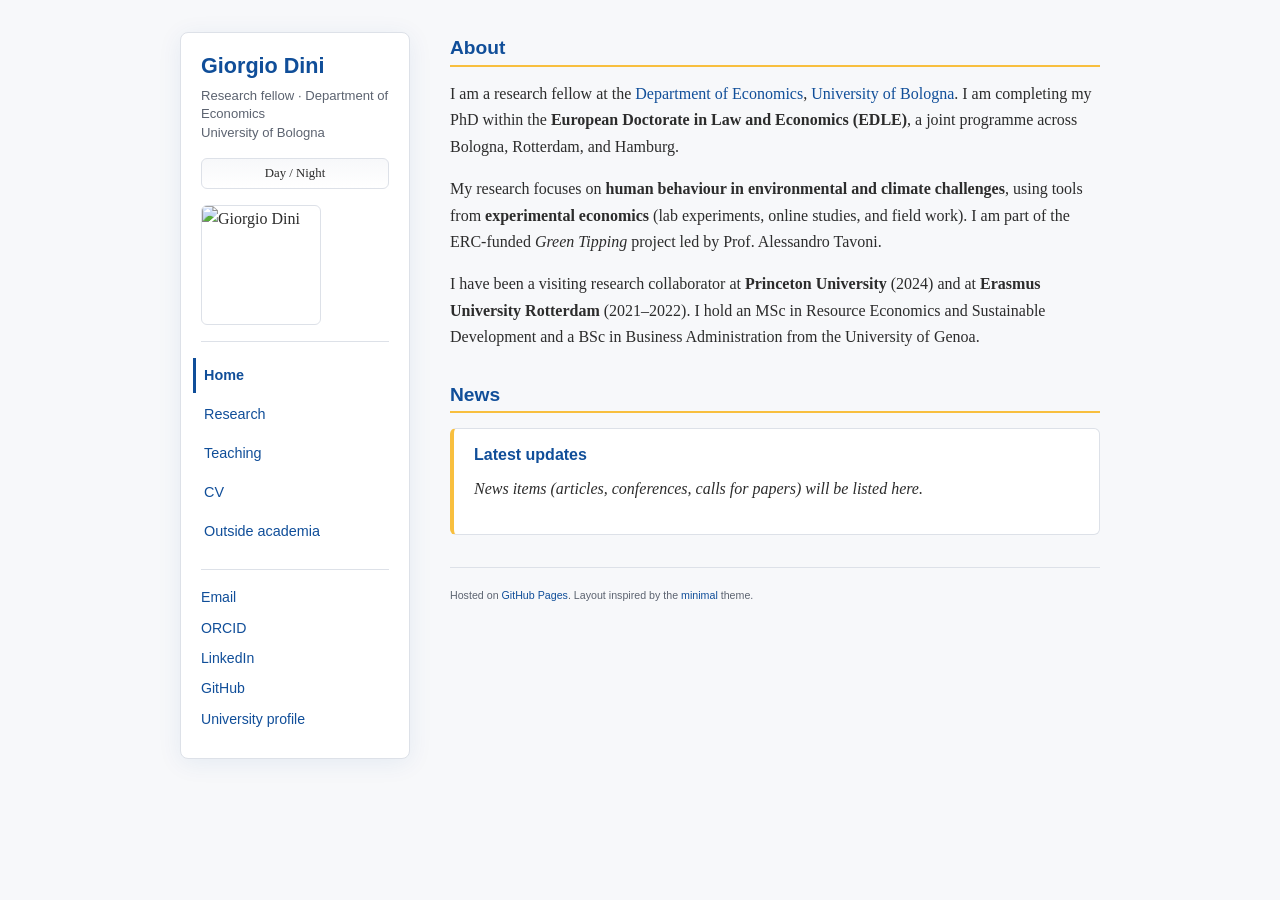
==== index.html @ 2088e1bb "Initial site: multi-page layout, theme toggle, brand colors Made-with: Cursor" ====
<!DOCTYPE html>
<html lang="en">
<head>
  <meta charset="utf-8">
  <meta name="viewport" content="width=device-width, initial-scale=1">
  <meta name="color-scheme" content="light">
  <meta name="description" content="Giorgio Dini — Research fellow in economics, University of Bologna. Environmental and behavioral economics, experimental methods.">
  <title>Giorgio Dini | Economics | University of Bologna</title>
  <link rel="stylesheet" href="stylesheets/styles.css">
</head>
<body>
  <div class="wrapper">
    <header>
      <h1>Giorgio Dini</h1>
      <p class="tagline">Research fellow · Department of Economics<br>University of Bologna</p>
      <button type="button" class="theme-toggle" id="theme-toggle" aria-label="Toggle day or night theme">Day / Night</button>
      <p class="profile-img"><img src="personal/profile.jpg" width="120" height="120" alt="Giorgio Dini"></p>
      <nav class="site-nav" aria-label="Primary pages">
        <a href="index.html" aria-current="page">Home</a>
        <a href="research.html">Research</a>
        <a href="teaching.html">Teaching</a>
        <a href="cv.html">CV</a>
        <a href="outside.html">Outside academia</a>
      </nav>
      <ul class="external-links">
        <li><a href="mailto:giorgio.dini2@unibo.it">Email</a></li>
        <li><a href="https://orcid.org/0009-0000-2514-3129" target="_blank" rel="noopener">ORCID</a></li>
        <li><a href="https://www.linkedin.com/in/giorgio-dini-307a39131" target="_blank" rel="noopener">LinkedIn</a></li>
        <li><a href="https://github.com/giorgiodini" target="_blank" rel="noopener">GitHub</a></li>
        <li><a href="https://www.unibo.it/sitoweb/giorgio.dini2/en" target="_blank" rel="noopener">University profile</a></li>
      </ul>
    </header>
    <section>
      <h2>About</h2>
      <p>
        I am a research fellow at the <a href="https://dse.unibo.it/en" target="_blank" rel="noopener">Department of Economics</a>,
        <a href="https://www.unibo.it/en" target="_blank" rel="noopener">University of Bologna</a>.
        I am completing my PhD within the <strong>European Doctorate in Law and Economics (EDLE)</strong>, a joint programme across Bologna, Rotterdam, and Hamburg.
      </p>
      <p>
        My research focuses on <strong>human behaviour in environmental and climate challenges</strong>, using tools from
        <strong>experimental economics</strong> (lab experiments, online studies, and field work). I am part of the ERC-funded
        <em>Green Tipping</em> project led by Prof. Alessandro Tavoni.
      </p>
      <p>
        I have been a visiting research collaborator at <strong>Princeton University</strong> (2024) and at
        <strong>Erasmus University Rotterdam</strong> (2021–2022). I hold an MSc in Resource Economics and Sustainable Development
        and a BSc in Business Administration from the University of Genoa.
      </p>

      <h2>News</h2>
      <div class="news-block">
        <h3>Latest updates</h3>
        <p><em>News items (articles, conferences, calls for papers) will be listed here.</em></p>
      </div>

      <footer>
        <p><small>Hosted on <a href="https://pages.github.com/" target="_blank" rel="noopener">GitHub Pages</a>. Layout inspired by the <a href="https://github.com/orderedlist/minimal" target="_blank" rel="noopener">minimal</a> theme.</small></p>
      </footer>
    </section>
  </div>
  <script src="scripts/theme.js" defer></script>
</body>
</html>
---- stylesheets/styles.css ----
/* Giorgio Dini — academic site; brand #104e99, accent #f8bf3e */
:root {
  --color-primary: #104e99;
  --color-accent: #f8bf3e;
  --bg: #f7f8fa;
  --bg-elevated: #ffffff;
  --text: #2c2c2c;
  --text-muted: #5c6370;
  --border: #dde1e8;
  --link-hover: #0d3d7a;
  --shadow: rgba(16, 78, 153, 0.08);
}
[data-theme="dark"] {
  --color-primary: #5b9fd4;
  --color-accent: #e5ac2e;
  --bg: #14161a;
  --bg-elevated: #1c2028;
  --text: #e8eaef;
  --text-muted: #a8b0bd;
  --border: #2e3542;
  --link-hover: #8ec4f0;
  --shadow: rgba(0, 0, 0, 0.35);
}
* { box-sizing: border-box; }
html { scroll-behavior: smooth; }
body {
  margin: 0;
  padding: 2rem 1.5rem 4rem;
  font: 16px/1.65 Georgia, "Times New Roman", Times, serif;
  color: var(--text);
  background: var(--bg);
}
h1, h2, h3 {
  font-family: -apple-system, BlinkMacSystemFont, "Segoe UI", Roboto, "Helvetica Neue", Arial, sans-serif;
  line-height: 1.2;
  margin: 0 0 0.75em;
  font-weight: 600;
}
h1 { font-size: 1.65rem; color: var(--text); }
h2 {
  font-size: 1.2rem;
  color: var(--color-primary);
  border-bottom: 2px solid var(--color-accent);
  padding-bottom: 0.35rem;
  margin-top: 2rem;
}
h2:first-of-type { margin-top: 0; }
h3 { font-size: 1.05rem; color: var(--text); }
p, ul, ol { margin: 0 0 1rem; }
a {
  color: var(--color-primary);
  text-decoration: none;
  font-weight: 500;
}
a:hover { color: var(--link-hover); text-decoration: underline; }
strong { color: var(--text); font-weight: 600; }
.wrapper {
  max-width: 920px;
  margin: 0 auto;
  display: flex;
  gap: 2.5rem;
  align-items: flex-start;
}
header {
  flex: 0 0 230px;
  position: sticky;
  top: 1.5rem;
  padding: 1.25rem;
  background: var(--bg-elevated);
  border: 1px solid var(--border);
  border-radius: 8px;
  box-shadow: 0 4px 24px var(--shadow);
}
header h1 {
  font-size: 1.35rem;
  margin-bottom: 0.5rem;
  color: var(--color-primary);
}
header .tagline {
  font-size: 0.82rem;
  color: var(--text-muted);
  margin: 0 0 1rem;
  line-height: 1.4;
  font-family: -apple-system, BlinkMacSystemFont, "Segoe UI", Roboto, sans-serif;
}
.profile-img { margin: 0 0 1rem; }
.profile-img img {
  display: block;
  max-width: 120px;
  width: 100%;
  height: auto;
  border-radius: 6px;
  border: 1px solid var(--border);
}
.theme-toggle {
  display: inline-flex;
  align-items: center;
  justify-content: center;
  width: 100%;
  padding: 0.45rem 0.65rem;
  margin-bottom: 1rem;
  font-size: 0.8rem;
  font-family: inherit;
  cursor: pointer;
  color: var(--text);
  background: linear-gradient(180deg, var(--bg) 0%, var(--bg-elevated) 100%);
  border: 1px solid var(--border);
  border-radius: 6px;
}
.theme-toggle:hover { border-color: var(--color-primary); }
.theme-toggle:focus-visible {
  outline: 2px solid var(--color-accent);
  outline-offset: 2px;
}
.site-nav {
  display: flex;
  flex-direction: column;
  gap: 0.25rem;
  margin: 0 0 1.25rem;
  padding: 1rem 0 0;
  border-top: 1px solid var(--border);
}
.site-nav a {
  display: block;
  padding: 0.35rem 0;
  font-size: 0.9rem;
  font-family: -apple-system, BlinkMacSystemFont, "Segoe UI", Roboto, sans-serif;
  border-left: 3px solid transparent;
  padding-left: 0.5rem;
  margin-left: -0.5rem;
}
.site-nav a:hover {
  border-left-color: var(--color-accent);
  text-decoration: none;
}
.site-nav a[aria-current="page"] {
  border-left-color: var(--color-primary);
  font-weight: 700;
  color: var(--color-primary);
}
.external-links {
  margin: 0;
  padding: 1rem 0 0;
  list-style: none;
  border-top: 1px solid var(--border);
}
.external-links li {
  margin-bottom: 0.45rem;
  font-size: 0.88rem;
  font-family: -apple-system, BlinkMacSystemFont, "Segoe UI", Roboto, sans-serif;
}section {
  flex: 1;
  min-width: 0;
  padding: 0.25rem 0 2rem;
}
section > h2:first-child { margin-top: 0; }
hr {
  border: none;
  border-top: 1px solid var(--border);
  margin: 1.75rem 0;
}
.news-block {
  background: var(--bg-elevated);
  border: 1px solid var(--border);
  border-left: 4px solid var(--color-accent);
  border-radius: 6px;
  padding: 1rem 1.25rem;
  margin-bottom: 1.5rem;
}
.news-block h3 {
  margin-top: 0;
  font-size: 1rem;
  color: var(--color-primary);
}
.news-block ul { margin: 0; padding-left: 1.2rem; }
.news-block li { margin-bottom: 0.5rem; }
.paper {
  margin-bottom: 1.5rem;
  padding-bottom: 1.25rem;
  border-bottom: 1px solid var(--border);
}
.paper:last-child { border-bottom: none; }
.paper p { margin-bottom: 0.5rem; }
details summary {
  color: var(--color-primary);
  cursor: pointer;
  font-weight: 600;
  font-family: -apple-system, BlinkMacSystemFont, "Segoe UI", Roboto, sans-serif;
  font-size: 0.9rem;
}
details[open] summary { margin-bottom: 0.5rem; }
details p { font-size: 0.95rem; color: var(--text-muted); }
.teaching-item { margin-bottom: 1.25rem; }
.teaching-item h3 { margin-bottom: 0.35rem; }
.cv-toolbar {
  display: flex;
  flex-wrap: wrap;
  gap: 0.75rem;
  margin-bottom: 1rem;
}
.btn-download {
  display: inline-block;
  padding: 0.5rem 1rem;
  background: var(--color-primary);
  color: #fff !important;
  border-radius: 6px;
  font-family: -apple-system, BlinkMacSystemFont, "Segoe UI", Roboto, sans-serif;
  font-size: 0.9rem;
  text-decoration: none !important;
}
.btn-download:hover {
  background: var(--link-hover);
  color: #fff !important;
}
.cv-frame-wrap {
  width: 100%;
  min-height: 70vh;
  border: 1px solid var(--border);
  border-radius: 8px;
  overflow: hidden;
  background: var(--bg-elevated);
}
.cv-frame-wrap iframe {
  width: 100%;
  min-height: 70vh;
  border: none;
}
.cv-fallback {
  padding: 1rem;
  color: var(--text-muted);
  font-size: 0.95rem;
}
footer {
  margin-top: 2rem;
  padding-top: 1rem;
  border-top: 1px solid var(--border);
  font-size: 0.8rem;
  color: var(--text-muted);
  font-family: -apple-system, BlinkMacSystemFont, "Segoe UI", Roboto, sans-serif;
}
footer a { font-weight: 500; }
@media print, screen and (max-width: 800px) {
  .wrapper { flex-direction: column; }
  header { position: static; width: 100%; }
  .site-nav {
    flex-direction: row;
    flex-wrap: wrap;
    gap: 0.5rem;
  }
  .site-nav a {
    border-left: none;
    border-bottom: 2px solid transparent;
    padding-left: 0;
    margin-left: 0;
  }
  .site-nav a[aria-current="page"] {
    border-left: none;
    border-bottom-color: var(--color-primary);
  }
}
@media print {
  body { padding: 0; }
  .theme-toggle, .site-nav { display: none; }
}
code {
  font-family: ui-monospace, "Cascadia Code", Consolas, monospace;
  font-size: 0.88em;
  background: var(--bg);
  padding: 0.15em 0.35em;
  border-radius: 4px;
  border: 1px solid var(--border);
}
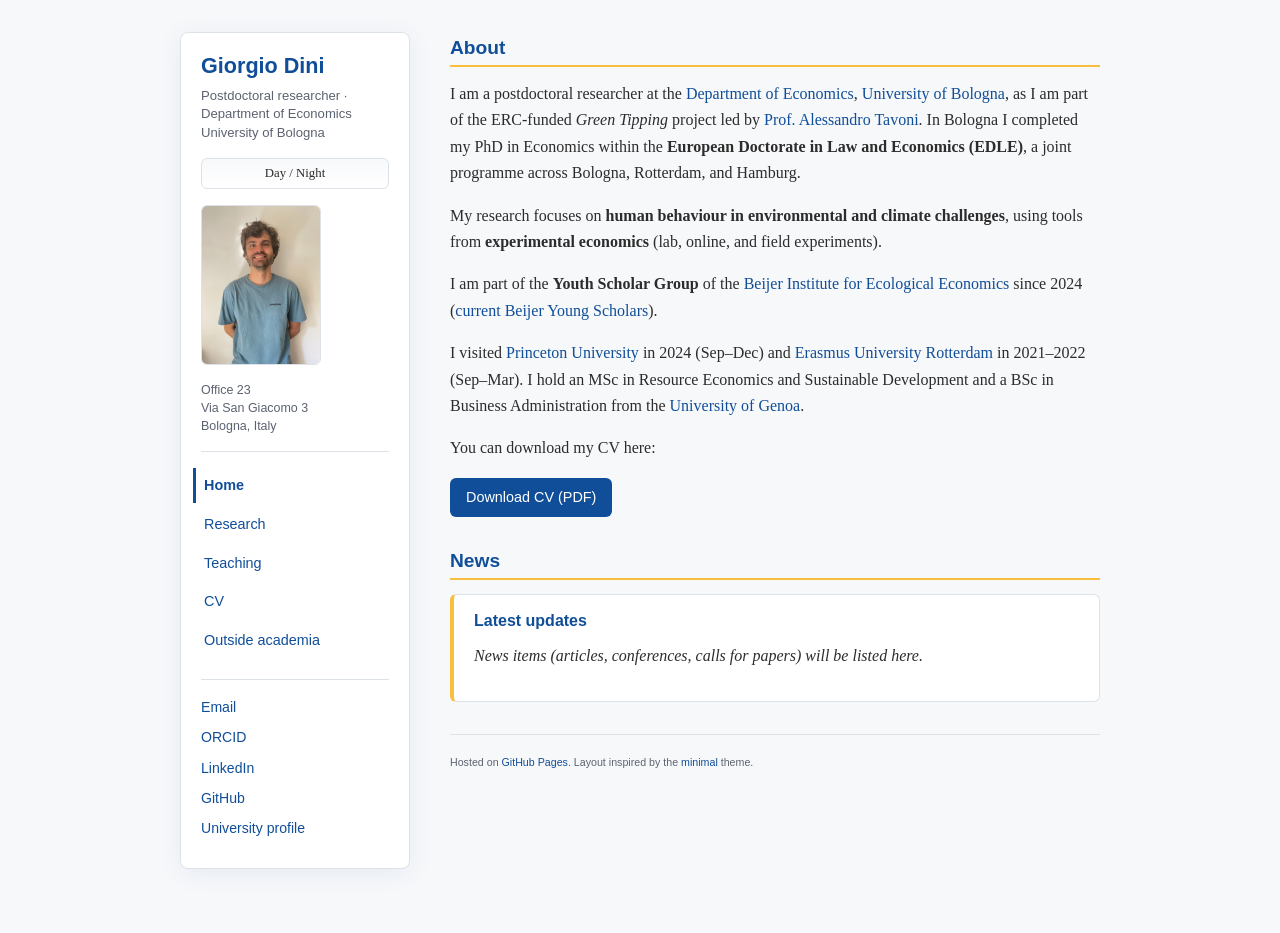
==== commit b2d16b7e: "Add portrait, office address, postdoc bio, Beijer link, CV download on home Made-with: Cursor" ====
--- a/index.html
+++ b/index.html
@@ -4,7 +4,7 @@
   <meta charset="utf-8">
   <meta name="viewport" content="width=device-width, initial-scale=1">
   <meta name="color-scheme" content="light">
-  <meta name="description" content="Giorgio Dini — Research fellow in economics, University of Bologna. Environmental and behavioral economics, experimental methods.">
+  <meta name="description" content="Giorgio Dini — Postdoctoral researcher in economics, University of Bologna. Environmental and behavioral economics, experimental methods.">
   <title>Giorgio Dini | Economics | University of Bologna</title>
   <link rel="stylesheet" href="stylesheets/styles.css">
 </head>
@@ -12,9 +12,10 @@
   <div class="wrapper">
     <header>
       <h1>Giorgio Dini</h1>
-      <p class="tagline">Research fellow · Department of Economics<br>University of Bologna</p>
+      <p class="tagline">Postdoctoral researcher · Department of Economics<br>University of Bologna</p>
       <button type="button" class="theme-toggle" id="theme-toggle" aria-label="Toggle day or night theme">Day / Night</button>
-      <p class="profile-img"><img src="personal/profile.jpg" width="120" height="120" alt="Giorgio Dini"></p>
+      <p class="profile-img"><img src="personal/profile.png" width="120" height="120" alt="Giorgio Dini"></p>
+      <p class="office-address">Office 23<br>Via San Giacomo 3<br>Bologna, Italy</p>
       <nav class="site-nav" aria-label="Primary pages">
         <a href="index.html" aria-current="page">Home</a>
         <a href="research.html">Research</a>
@@ -33,20 +34,30 @@
     <section>
       <h2>About</h2>
       <p>
-        I am a research fellow at the <a href="https://dse.unibo.it/en" target="_blank" rel="noopener">Department of Economics</a>,
-        <a href="https://www.unibo.it/en" target="_blank" rel="noopener">University of Bologna</a>.
-        I am completing my PhD within the <strong>European Doctorate in Law and Economics (EDLE)</strong>, a joint programme across Bologna, Rotterdam, and Hamburg.
+        I am a postdoctoral researcher at the <a href="https://dse.unibo.it/en" target="_blank" rel="noopener">Department of Economics</a>,
+        <a href="https://www.unibo.it/en" target="_blank" rel="noopener">University of Bologna</a>, as I am part of the ERC-funded
+        <em>Green Tipping</em> project led by
+        <a href="https://www.unibo.it/sitoweb/alessandro.tavoni/en" target="_blank" rel="noopener">Prof. Alessandro Tavoni</a>.
+        In Bologna I completed my PhD in Economics within the <strong>European Doctorate in Law and Economics (EDLE)</strong>,
+        a joint programme across Bologna, Rotterdam, and Hamburg.
       </p>
       <p>
         My research focuses on <strong>human behaviour in environmental and climate challenges</strong>, using tools from
-        <strong>experimental economics</strong> (lab experiments, online studies, and field work). I am part of the ERC-funded
-        <em>Green Tipping</em> project led by Prof. Alessandro Tavoni.
+        <strong>experimental economics</strong> (lab, online, and field experiments).
       </p>
       <p>
-        I have been a visiting research collaborator at <strong>Princeton University</strong> (2024) and at
-        <strong>Erasmus University Rotterdam</strong> (2021–2022). I hold an MSc in Resource Economics and Sustainable Development
-        and a BSc in Business Administration from the University of Genoa.
+        I am part of the <strong>Youth Scholar Group</strong> of the
+        <a href="https://beijer.kva.se/" target="_blank" rel="noopener">Beijer Institute for Ecological Economics</a> since 2024
+        (<a href="https://beijer.kva.se/current-beijer-young-scholars/" target="_blank" rel="noopener">current Beijer Young Scholars</a>).
       </p>
+      <p>
+        I visited <a href="https://www.princeton.edu/" target="_blank" rel="noopener">Princeton University</a> in 2024 (Sep–Dec) and
+        <a href="https://www.eur.nl/en" target="_blank" rel="noopener">Erasmus University Rotterdam</a> in 2021–2022 (Sep–Mar).
+        I hold an MSc in Resource Economics and Sustainable Development and a BSc in Business Administration from the
+        <a href="https://unige.it/en" target="_blank" rel="noopener">University of Genoa</a>.
+      </p>
+      <p>You can download my CV here:</p>
+      <p><a class="btn-download" href="personal/academic_cv.pdf" download>Download CV (PDF)</a></p>
 
       <h2>News</h2>
       <div class="news-block">
@@ -61,4 +72,4 @@
   </div>
   <script src="scripts/theme.js" defer></script>
 </body>
-</html>+</html>
--- a/stylesheets/styles.css
+++ b/stylesheets/styles.css
@@ -91,6 +91,13 @@
   height: auto;
   border-radius: 6px;
   border: 1px solid var(--border);
+}
+.office-address {
+  font-size: 0.78rem;
+  color: var(--text-muted);
+  line-height: 1.45;
+  margin: 0 0 1rem;
+  font-family: -apple-system, BlinkMacSystemFont, "Segoe UI", Roboto, sans-serif;
 }
 .theme-toggle {
   display: inline-flex;
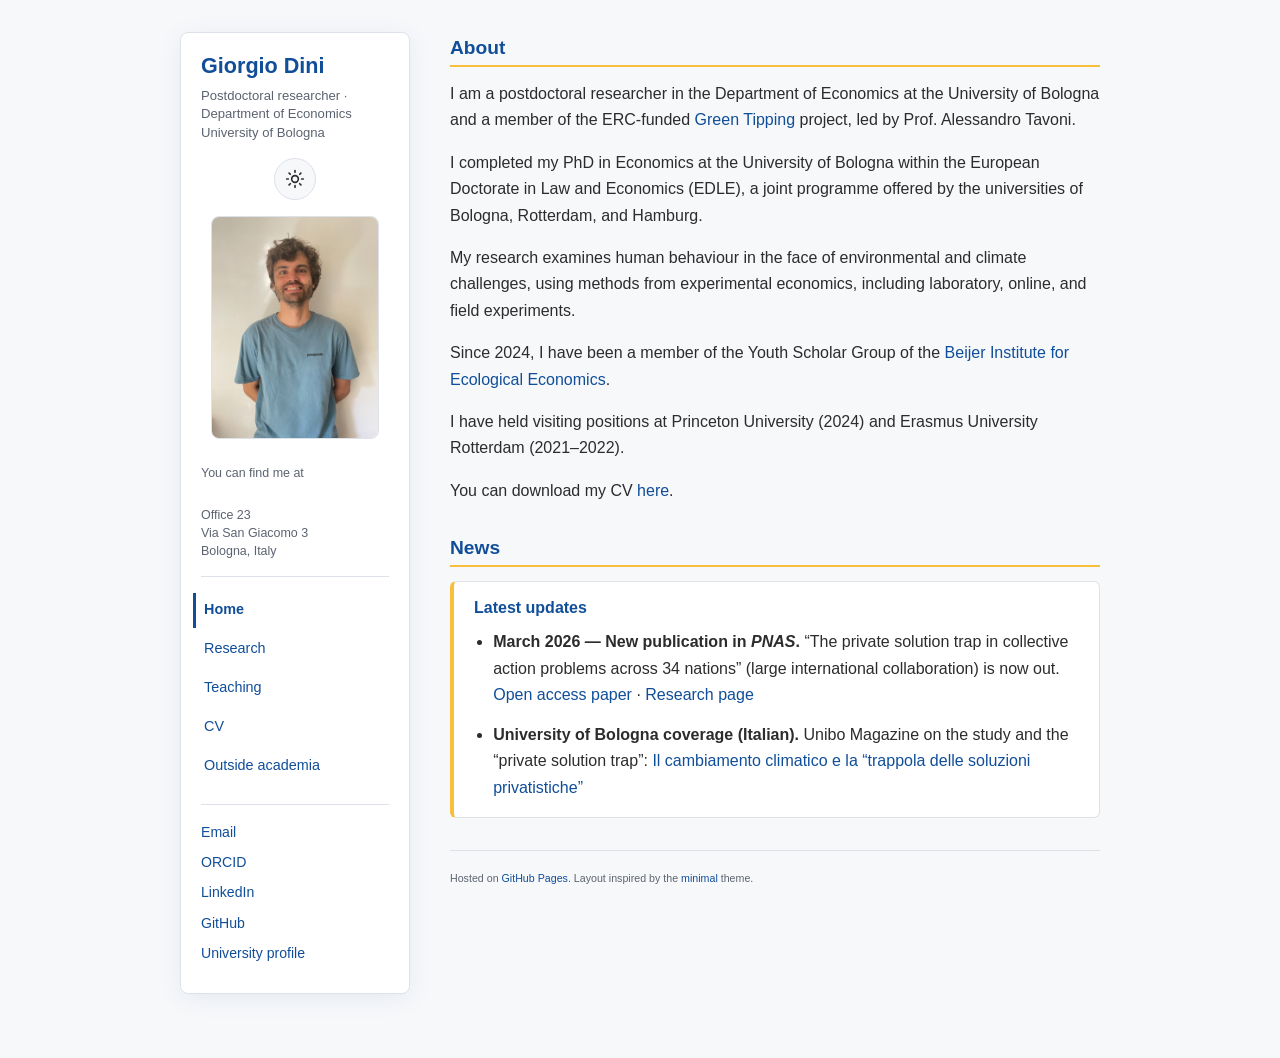
==== commit aff44687: "Design: icon theme toggle, larger centered photo, office intro, sans body text Made-with: Cursor" ====
--- a/index.html
+++ b/index.html
@@ -13,9 +13,19 @@
     <header>
       <h1>Giorgio Dini</h1>
       <p class="tagline">Postdoctoral researcher · Department of Economics<br>University of Bologna</p>
-      <button type="button" class="theme-toggle" id="theme-toggle" aria-label="Toggle day or night theme">Day / Night</button>
-      <p class="profile-img"><img src="personal/profile.png" width="120" height="120" alt="Giorgio Dini"></p>
-      <p class="office-address">Office 23<br>Via San Giacomo 3<br>Bologna, Italy</p>
+      <div class="theme-toggle-wrap">
+        <button type="button" class="theme-toggle" id="theme-toggle" aria-label="Switch to dark mode">
+          <svg class="theme-icon theme-icon-sun" xmlns="http://www.w3.org/2000/svg" width="20" height="20" viewBox="0 0 24 24" fill="none" stroke="currentColor" stroke-width="2" stroke-linecap="round" stroke-linejoin="round" aria-hidden="true">
+            <circle cx="12" cy="12" r="4"/>
+            <path d="M12 2v2M12 20v2M4.93 4.93l1.41 1.41M17.66 17.66l1.41 1.41M2 12h2M20 12h2M6.34 17.66l-1.41 1.41M19.07 4.93l-1.41 1.41"/>
+          </svg>
+          <svg class="theme-icon theme-icon-moon" xmlns="http://www.w3.org/2000/svg" width="20" height="20" viewBox="0 0 24 24" fill="none" stroke="currentColor" stroke-width="2" stroke-linecap="round" stroke-linejoin="round" aria-hidden="true">
+            <path d="M21 12.79A9 9 0 1 1 11.21 3 7 7 0 0 0 21 12.79z"/>
+          </svg>
+        </button>
+      </div>
+      <p class="profile-img"><img src="personal/profile.png" width="168" height="168" alt="Giorgio Dini"></p>
+      <p class="office-address"><span class="office-intro">You can find me at</span><br>Office 23<br>Via San Giacomo 3<br>Bologna, Italy</p>
       <nav class="site-nav" aria-label="Primary pages">
         <a href="index.html" aria-current="page">Home</a>
         <a href="research.html">Research</a>
@@ -27,42 +37,52 @@
         <li><a href="mailto:giorgio.dini2@unibo.it">Email</a></li>
         <li><a href="https://orcid.org/0009-0000-2514-3129" target="_blank" rel="noopener">ORCID</a></li>
         <li><a href="https://www.linkedin.com/in/giorgio-dini-307a39131" target="_blank" rel="noopener">LinkedIn</a></li>
-        <li><a href="https://github.com/giorgiodini" target="_blank" rel="noopener">GitHub</a></li>
+        <li><a href="https://github.com/giodini121" target="_blank" rel="noopener">GitHub</a></li>
         <li><a href="https://www.unibo.it/sitoweb/giorgio.dini2/en" target="_blank" rel="noopener">University profile</a></li>
       </ul>
     </header>
     <section>
       <h2>About</h2>
       <p>
-        I am a postdoctoral researcher at the <a href="https://dse.unibo.it/en" target="_blank" rel="noopener">Department of Economics</a>,
-        <a href="https://www.unibo.it/en" target="_blank" rel="noopener">University of Bologna</a>, as I am part of the ERC-funded
-        <em>Green Tipping</em> project led by
-        <a href="https://www.unibo.it/sitoweb/alessandro.tavoni/en" target="_blank" rel="noopener">Prof. Alessandro Tavoni</a>.
-        In Bologna I completed my PhD in Economics within the <strong>European Doctorate in Law and Economics (EDLE)</strong>,
-        a joint programme across Bologna, Rotterdam, and Hamburg.
+        I am a postdoctoral researcher in the Department of Economics at the University of Bologna and a member of the ERC-funded
+        <a href="https://site.unibo.it/green-tipping-scaling-up-green-choice-from-niche-to-norm/en" target="_blank" rel="noopener">Green Tipping</a>
+        project, led by Prof. Alessandro Tavoni.
       </p>
       <p>
-        My research focuses on <strong>human behaviour in environmental and climate challenges</strong>, using tools from
-        <strong>experimental economics</strong> (lab, online, and field experiments).
+        I completed my PhD in Economics at the University of Bologna within the European Doctorate in Law and Economics (EDLE),
+        a joint programme offered by the universities of Bologna, Rotterdam, and Hamburg.
       </p>
       <p>
-        I am part of the <strong>Youth Scholar Group</strong> of the
-        <a href="https://beijer.kva.se/" target="_blank" rel="noopener">Beijer Institute for Ecological Economics</a> since 2024
-        (<a href="https://beijer.kva.se/current-beijer-young-scholars/" target="_blank" rel="noopener">current Beijer Young Scholars</a>).
+        My research examines human behaviour in the face of environmental and climate challenges, using methods from experimental economics,
+        including laboratory, online, and field experiments.
       </p>
       <p>
-        I visited <a href="https://www.princeton.edu/" target="_blank" rel="noopener">Princeton University</a> in 2024 (Sep–Dec) and
-        <a href="https://www.eur.nl/en" target="_blank" rel="noopener">Erasmus University Rotterdam</a> in 2021–2022 (Sep–Mar).
-        I hold an MSc in Resource Economics and Sustainable Development and a BSc in Business Administration from the
-        <a href="https://unige.it/en" target="_blank" rel="noopener">University of Genoa</a>.
+        Since 2024, I have been a member of the Youth Scholar Group of the
+        <a href="https://beijer.kva.se/" target="_blank" rel="noopener">Beijer Institute for Ecological Economics</a>.
       </p>
-      <p>You can download my CV here:</p>
-      <p><a class="btn-download" href="personal/academic_cv.pdf" download>Download CV (PDF)</a></p>
+      <p>
+        I have held visiting positions at Princeton University (2024) and Erasmus University Rotterdam (2021–2022).
+      </p>
+      <p>
+        You can download my CV <a href="personal/academic_cv.pdf" download>here</a>.
+      </p>
 
       <h2>News</h2>
       <div class="news-block">
         <h3>Latest updates</h3>
-        <p><em>News items (articles, conferences, calls for papers) will be listed here.</em></p>
+        <ul>
+          <li>
+            <strong>March 2026 — New publication in <em>PNAS</em>.</strong>
+            “The private solution trap in collective action problems across 34 nations” (large international collaboration) is now out.
+            <a href="https://doi.org/10.1073/pnas.2504632123" target="_blank" rel="noopener">Open access paper</a>
+            · <a href="research.html">Research page</a>
+          </li>
+          <li>
+            <strong>University of Bologna coverage (Italian).</strong>
+            Unibo Magazine on the study and the “private solution trap”:
+            <a href="https://magazine.unibo.it/it/articoli/il-cambiamento-climatico-e-la-trappola-delle-soluzioni-privatistiche" target="_blank" rel="noopener">Il cambiamento climatico e la “trappola delle soluzioni privatistiche”</a>
+          </li>
+        </ul>
       </div>
 
       <footer>
--- a/stylesheets/styles.css
+++ b/stylesheets/styles.css
@@ -26,7 +26,7 @@
 body {
   margin: 0;
   padding: 2rem 1.5rem 4rem;
-  font: 16px/1.65 Georgia, "Times New Roman", Times, serif;
+  font: 16px/1.65 -apple-system, BlinkMacSystemFont, "Segoe UI", Roboto, "Helvetica Neue", Arial, sans-serif;
   color: var(--text);
   background: var(--bg);
 }
@@ -83,13 +83,16 @@
   line-height: 1.4;
   font-family: -apple-system, BlinkMacSystemFont, "Segoe UI", Roboto, sans-serif;
 }
-.profile-img { margin: 0 0 1rem; }
+.profile-img {
+  margin: 0 0 1rem;
+  text-align: center;
+}
 .profile-img img {
-  display: block;
-  max-width: 120px;
+  display: inline-block;
+  max-width: 168px;
   width: 100%;
   height: auto;
-  border-radius: 6px;
+  border-radius: 8px;
   border: 1px solid var(--border);
 }
 .office-address {
@@ -98,26 +101,51 @@
   line-height: 1.45;
   margin: 0 0 1rem;
   font-family: -apple-system, BlinkMacSystemFont, "Segoe UI", Roboto, sans-serif;
+}
+.office-intro {
+  display: block;
+  margin-bottom: 0.35rem;
+  color: var(--text-muted);
+}
+.theme-toggle-wrap {
+  text-align: center;
+  margin-bottom: 1rem;
 }
 .theme-toggle {
   display: inline-flex;
   align-items: center;
   justify-content: center;
-  width: 100%;
-  padding: 0.45rem 0.65rem;
-  margin-bottom: 1rem;
-  font-size: 0.8rem;
-  font-family: inherit;
+  width: 42px;
+  height: 42px;
+  padding: 0;
   cursor: pointer;
   color: var(--text);
-  background: linear-gradient(180deg, var(--bg) 0%, var(--bg-elevated) 100%);
-  border: 1px solid var(--border);
-  border-radius: 6px;
-}
-.theme-toggle:hover { border-color: var(--color-primary); }
+  background: var(--bg);
+  border: 1px solid var(--border);
+  border-radius: 50%;
+  transition: border-color 0.15s ease, background 0.15s ease, box-shadow 0.15s ease;
+}
+.theme-toggle:hover {
+  border-color: var(--color-primary);
+  background: var(--bg-elevated);
+  box-shadow: 0 2px 8px var(--shadow);
+}
 .theme-toggle:focus-visible {
   outline: 2px solid var(--color-accent);
   outline-offset: 2px;
+}
+.theme-toggle .theme-icon {
+  display: block;
+  flex-shrink: 0;
+}
+.theme-toggle .theme-icon-moon {
+  display: none;
+}
+[data-theme="dark"] .theme-toggle .theme-icon-sun {
+  display: none;
+}
+[data-theme="dark"] .theme-toggle .theme-icon-moon {
+  display: block;
 }
 .site-nav {
   display: flex;
@@ -180,13 +208,19 @@
   color: var(--color-primary);
 }
 .news-block ul { margin: 0; padding-left: 1.2rem; }
-.news-block li { margin-bottom: 0.5rem; }
+.news-block li { margin-bottom: 0.85rem; }
+.news-block li:last-child { margin-bottom: 0; }
 .paper {
   margin-bottom: 1.5rem;
   padding-bottom: 1.25rem;
   border-bottom: 1px solid var(--border);
 }
 .paper:last-child { border-bottom: none; }
+.orcid-note {
+  color: var(--text-muted);
+  margin-bottom: 1rem;
+  font-family: -apple-system, BlinkMacSystemFont, "Segoe UI", Roboto, sans-serif;
+}
 .paper p { margin-bottom: 0.5rem; }
 details summary {
   color: var(--color-primary);
@@ -194,10 +228,39 @@
   font-weight: 600;
   font-family: -apple-system, BlinkMacSystemFont, "Segoe UI", Roboto, sans-serif;
   font-size: 0.9rem;
+}
+.paper details {
+  margin-top: 0.35rem;
 }
 details[open] summary { margin-bottom: 0.5rem; }
 details p { font-size: 0.95rem; color: var(--text-muted); }
 .teaching-item { margin-bottom: 1.25rem; }
+.outside-page p {
+  margin-bottom: 1.1rem;
+  line-height: 1.7;
+}
+.outside-gallery {
+  display: grid;
+  grid-template-columns: repeat(auto-fill, minmax(200px, 1fr));
+  gap: 1rem;
+  margin-top: 1.75rem;
+}
+.outside-gallery figure {
+  margin: 0;
+}
+.outside-gallery img {
+  display: block;
+  width: 100%;
+  height: auto;
+  border-radius: 8px;
+  border: 1px solid var(--border);
+}
+.outside-gallery figcaption {
+  font-size: 0.82rem;
+  color: var(--text-muted);
+  margin-top: 0.4rem;
+  font-family: -apple-system, BlinkMacSystemFont, "Segoe UI", Roboto, sans-serif;
+}
 .teaching-item h3 { margin-bottom: 0.35rem; }
 .cv-toolbar {
   display: flex;
@@ -267,7 +330,7 @@
 }
 @media print {
   body { padding: 0; }
-  .theme-toggle, .site-nav { display: none; }
+  .theme-toggle-wrap, .theme-toggle, .site-nav { display: none; }
 }
 code {
   font-family: ui-monospace, "Cascadia Code", Consolas, monospace;
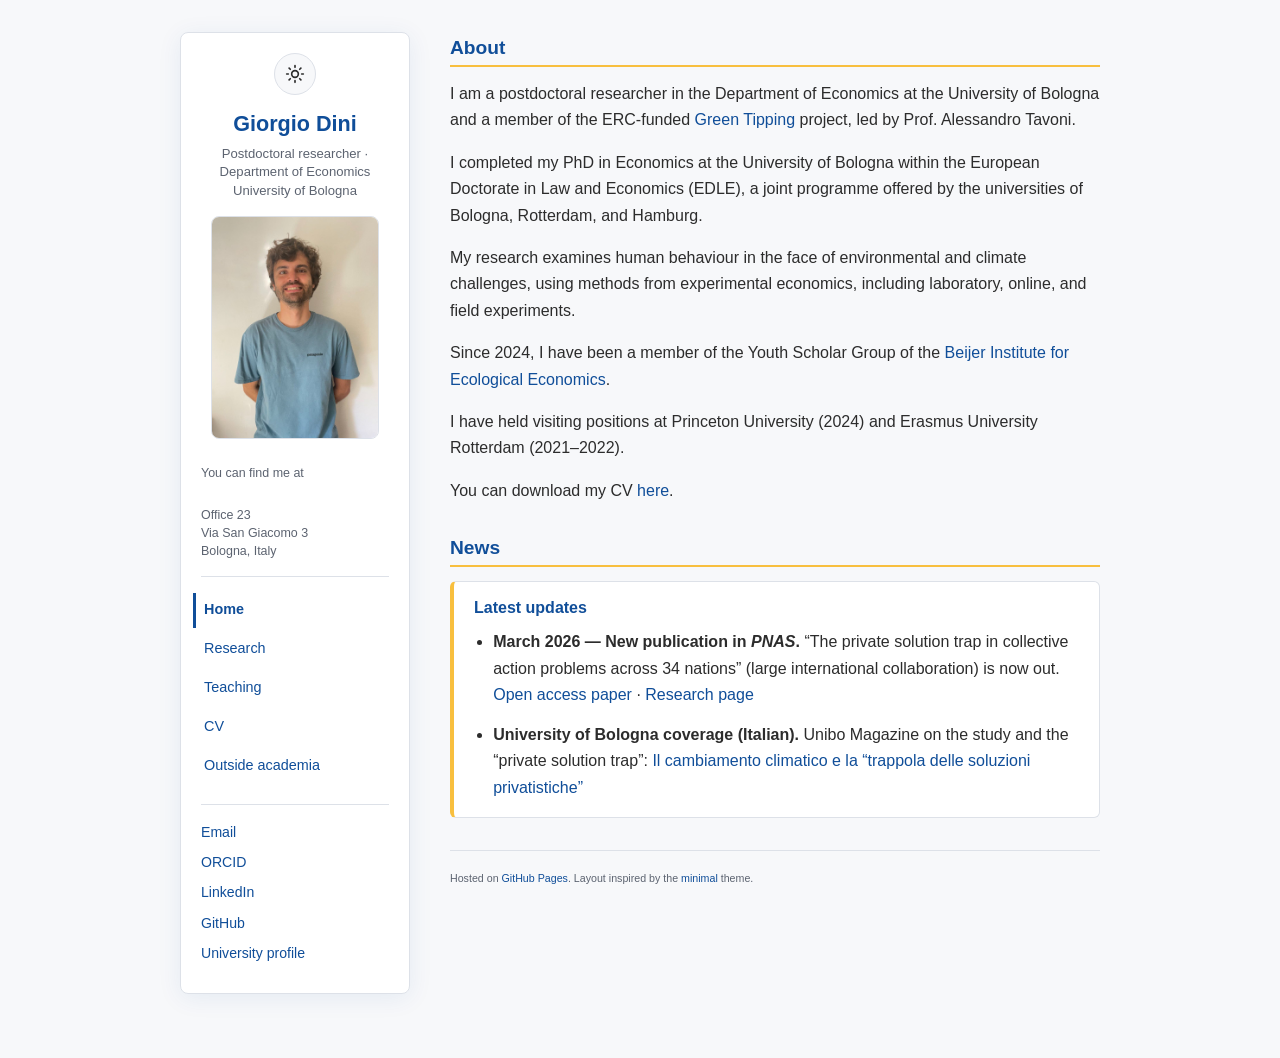
==== commit 24a2d068: "Mobile: left drawer nav, contact footer, office email line Made-with: Cursor" ====
--- a/index.html
+++ b/index.html
@@ -9,24 +9,33 @@
   <link rel="stylesheet" href="stylesheets/styles.css">
 </head>
 <body>
+  <div class="nav-backdrop" id="nav-backdrop" hidden aria-hidden="true"></div>
   <div class="wrapper">
     <header>
+      <div class="header-toolbar">
+        <button type="button" class="nav-toggle" id="nav-toggle" aria-label="Open menu" aria-expanded="false" aria-controls="site-nav">
+          <svg xmlns="http://www.w3.org/2000/svg" width="22" height="22" viewBox="0 0 24 24" fill="none" stroke="currentColor" stroke-width="2" stroke-linecap="round" aria-hidden="true">
+            <path d="M4 6h16M4 12h16M4 18h16"/>
+          </svg>
+        </button>
+        <div class="theme-toggle-wrap">
+          <button type="button" class="theme-toggle" id="theme-toggle" aria-label="Switch to dark mode">
+            <svg class="theme-icon theme-icon-sun" xmlns="http://www.w3.org/2000/svg" width="20" height="20" viewBox="0 0 24 24" fill="none" stroke="currentColor" stroke-width="2" stroke-linecap="round" stroke-linejoin="round" aria-hidden="true">
+              <circle cx="12" cy="12" r="4"/>
+              <path d="M12 2v2M12 20v2M4.93 4.93l1.41 1.41M17.66 17.66l1.41 1.41M2 12h2M20 12h2M6.34 17.66l-1.41 1.41M19.07 4.93l-1.41 1.41"/>
+            </svg>
+            <svg class="theme-icon theme-icon-moon" xmlns="http://www.w3.org/2000/svg" width="20" height="20" viewBox="0 0 24 24" fill="none" stroke="currentColor" stroke-width="2" stroke-linecap="round" stroke-linejoin="round" aria-hidden="true">
+              <path d="M21 12.79A9 9 0 1 1 11.21 3 7 7 0 0 0 21 12.79z"/>
+            </svg>
+          </button>
+        </div>
+      </div>
       <h1>Giorgio Dini</h1>
       <p class="tagline">Postdoctoral researcher · Department of Economics<br>University of Bologna</p>
-      <div class="theme-toggle-wrap">
-        <button type="button" class="theme-toggle" id="theme-toggle" aria-label="Switch to dark mode">
-          <svg class="theme-icon theme-icon-sun" xmlns="http://www.w3.org/2000/svg" width="20" height="20" viewBox="0 0 24 24" fill="none" stroke="currentColor" stroke-width="2" stroke-linecap="round" stroke-linejoin="round" aria-hidden="true">
-            <circle cx="12" cy="12" r="4"/>
-            <path d="M12 2v2M12 20v2M4.93 4.93l1.41 1.41M17.66 17.66l1.41 1.41M2 12h2M20 12h2M6.34 17.66l-1.41 1.41M19.07 4.93l-1.41 1.41"/>
-          </svg>
-          <svg class="theme-icon theme-icon-moon" xmlns="http://www.w3.org/2000/svg" width="20" height="20" viewBox="0 0 24 24" fill="none" stroke="currentColor" stroke-width="2" stroke-linecap="round" stroke-linejoin="round" aria-hidden="true">
-            <path d="M21 12.79A9 9 0 1 1 11.21 3 7 7 0 0 0 21 12.79z"/>
-          </svg>
-        </button>
-      </div>
       <p class="profile-img"><img src="personal/profile.png" width="168" height="168" alt="Giorgio Dini"></p>
       <p class="office-address"><span class="office-intro">You can find me at</span><br>Office 23<br>Via San Giacomo 3<br>Bologna, Italy</p>
-      <nav class="site-nav" aria-label="Primary pages">
+      <p class="office-address office-email-line show-mobile-only"><a href="mailto:giorgio.dini2@unibo.it">giorgio.dini2@unibo.it</a></p>
+      <nav class="site-nav" id="site-nav" aria-label="Primary pages">
         <a href="index.html" aria-current="page">Home</a>
         <a href="research.html">Research</a>
         <a href="teaching.html">Teaching</a>
@@ -85,11 +94,23 @@
         </ul>
       </div>
 
+      <aside class="contact-footer" aria-label="Contact and profiles">
+        <h3 class="contact-footer-title">Contact &amp; profiles</h3>
+        <ul>
+          <li><a href="mailto:giorgio.dini2@unibo.it">Email</a></li>
+          <li><a href="https://orcid.org/0009-0000-2514-3129" target="_blank" rel="noopener">ORCID</a></li>
+          <li><a href="https://www.linkedin.com/in/giorgio-dini-307a39131" target="_blank" rel="noopener">LinkedIn</a></li>
+          <li><a href="https://github.com/giodini121" target="_blank" rel="noopener">GitHub</a></li>
+          <li><a href="https://www.unibo.it/sitoweb/giorgio.dini2/en" target="_blank" rel="noopener">University profile</a></li>
+        </ul>
+      </aside>
+
       <footer>
         <p><small>Hosted on <a href="https://pages.github.com/" target="_blank" rel="noopener">GitHub Pages</a>. Layout inspired by the <a href="https://github.com/orderedlist/minimal" target="_blank" rel="noopener">minimal</a> theme.</small></p>
       </footer>
     </section>
   </div>
   <script src="scripts/theme.js" defer></script>
+  <script src="scripts/nav.js" defer></script>
 </body>
 </html>
--- a/stylesheets/styles.css
+++ b/stylesheets/styles.css
@@ -75,6 +75,7 @@
   font-size: 1.35rem;
   margin-bottom: 0.5rem;
   color: var(--color-primary);
+  text-align: center;
 }
 header .tagline {
   font-size: 0.82rem;
@@ -82,6 +83,7 @@
   margin: 0 0 1rem;
   line-height: 1.4;
   font-family: -apple-system, BlinkMacSystemFont, "Segoe UI", Roboto, sans-serif;
+  text-align: center;
 }
 .profile-img {
   margin: 0 0 1rem;
@@ -106,6 +108,52 @@
   display: block;
   margin-bottom: 0.35rem;
   color: var(--text-muted);
+}
+.header-toolbar {
+  display: flex;
+  align-items: center;
+  justify-content: center;
+  margin-bottom: 1rem;
+}
+.header-toolbar .theme-toggle-wrap {
+  margin-bottom: 0;
+}
+.nav-toggle {
+  display: none;
+  align-items: center;
+  justify-content: center;
+  width: 42px;
+  height: 42px;
+  padding: 0;
+  flex-shrink: 0;
+  cursor: pointer;
+  color: var(--text);
+  background: var(--bg);
+  border: 1px solid var(--border);
+  border-radius: 8px;
+  transition: border-color 0.15s ease, background 0.15s ease, box-shadow 0.15s ease;
+}
+.nav-toggle:hover {
+  border-color: var(--color-primary);
+  background: var(--bg-elevated);
+  box-shadow: 0 2px 8px var(--shadow);
+}
+.nav-toggle:focus-visible {
+  outline: 2px solid var(--color-accent);
+  outline-offset: 2px;
+}
+.nav-backdrop {
+  position: fixed;
+  inset: 0;
+  z-index: 1000;
+  margin: 0;
+  padding: 0;
+  border: none;
+  background: rgba(15, 20, 28, 0.45);
+  cursor: pointer;
+}
+[data-theme="dark"] .nav-backdrop {
+  background: rgba(0, 0, 0, 0.55);
 }
 .theme-toggle-wrap {
   text-align: center;
@@ -183,7 +231,64 @@
   margin-bottom: 0.45rem;
   font-size: 0.88rem;
   font-family: -apple-system, BlinkMacSystemFont, "Segoe UI", Roboto, sans-serif;
-}section {
+}
+.show-mobile-only {
+  display: none;
+}
+.office-email-line {
+  text-align: center;
+}
+.office-email-line a {
+  color: inherit;
+  font-weight: 400;
+  text-decoration: none;
+}
+.office-email-line a:hover {
+  color: var(--link-hover);
+  text-decoration: underline;
+}
+.contact-footer {
+  display: none;
+  margin-top: 2.5rem;
+  padding: 1.25rem 1.1rem;
+  background: var(--bg-elevated);
+  border: 1px solid var(--border);
+  border-radius: 8px;
+  box-shadow: 0 4px 20px var(--shadow);
+}
+.contact-footer-title {
+  font-size: 0.72rem;
+  font-weight: 600;
+  text-transform: uppercase;
+  letter-spacing: 0.06em;
+  color: var(--text-muted);
+  margin: 0 0 0.85rem;
+  padding-bottom: 0.5rem;
+  border-bottom: 1px solid var(--border);
+}
+.contact-footer ul {
+  list-style: none;
+  margin: 0;
+  padding: 0;
+  display: flex;
+  flex-direction: column;
+  gap: 0.15rem;
+}
+.contact-footer li {
+  margin: 0;
+  font-size: 0.92rem;
+  font-family: -apple-system, BlinkMacSystemFont, "Segoe UI", Roboto, sans-serif;
+}
+.contact-footer a {
+  display: block;
+  padding: 0.55rem 0.25rem;
+  border-radius: 6px;
+}
+.contact-footer a:hover {
+  background: var(--bg);
+  text-decoration: none;
+}
+section {
   flex: 1;
   min-width: 0;
   padding: 0.25rem 0 2rem;
@@ -312,25 +417,71 @@
 @media print, screen and (max-width: 800px) {
   .wrapper { flex-direction: column; }
   header { position: static; width: 100%; }
+  .header-toolbar {
+    justify-content: space-between;
+  }
+  .nav-toggle {
+    display: inline-flex;
+  }
+  .external-links {
+    display: none;
+  }
+  .show-mobile-only {
+    display: block;
+  }
+  .contact-footer {
+    display: block;
+  }
   .site-nav {
-    flex-direction: row;
-    flex-wrap: wrap;
-    gap: 0.5rem;
+    position: fixed;
+    top: 0;
+    left: 0;
+    width: min(85vw, 320px);
+    height: 100vh;
+    height: 100dvh;
+    margin: 0;
+    padding: max(1rem, env(safe-area-inset-top, 0px)) 1rem 1.25rem
+      max(1rem, env(safe-area-inset-left, 0px));
+    z-index: 1001;
+    background: var(--bg-elevated);
+    border: none;
+    border-right: 1px solid var(--border);
+    border-top: none;
+    box-shadow: 4px 0 28px var(--shadow);
+    overflow-y: auto;
+    -webkit-overflow-scrolling: touch;
+    transform: translateX(-100%);
+    transition: transform 0.2s ease;
+  }
+  body.nav-open .site-nav {
+    transform: translateX(0);
   }
   .site-nav a {
-    border-left: none;
-    border-bottom: 2px solid transparent;
-    padding-left: 0;
-    margin-left: 0;
-  }
-  .site-nav a[aria-current="page"] {
-    border-left: none;
-    border-bottom-color: var(--color-primary);
+    min-height: 44px;
+    display: flex;
+    align-items: center;
+    padding: 0.4rem 0.5rem;
+  }
+}
+@media (prefers-reduced-motion: reduce) {
+  .site-nav {
+    transition: none;
   }
 }
 @media print {
   body { padding: 0; }
-  .theme-toggle-wrap, .theme-toggle, .site-nav { display: none; }
+  .theme-toggle-wrap,
+  .theme-toggle,
+  .nav-toggle,
+  .nav-backdrop,
+  .site-nav,
+  .contact-footer,
+  .show-mobile-only {
+    display: none !important;
+  }
+  .external-links {
+    display: block !important;
+  }
 }
 code {
   font-family: ui-monospace, "Cascadia Code", Consolas, monospace;
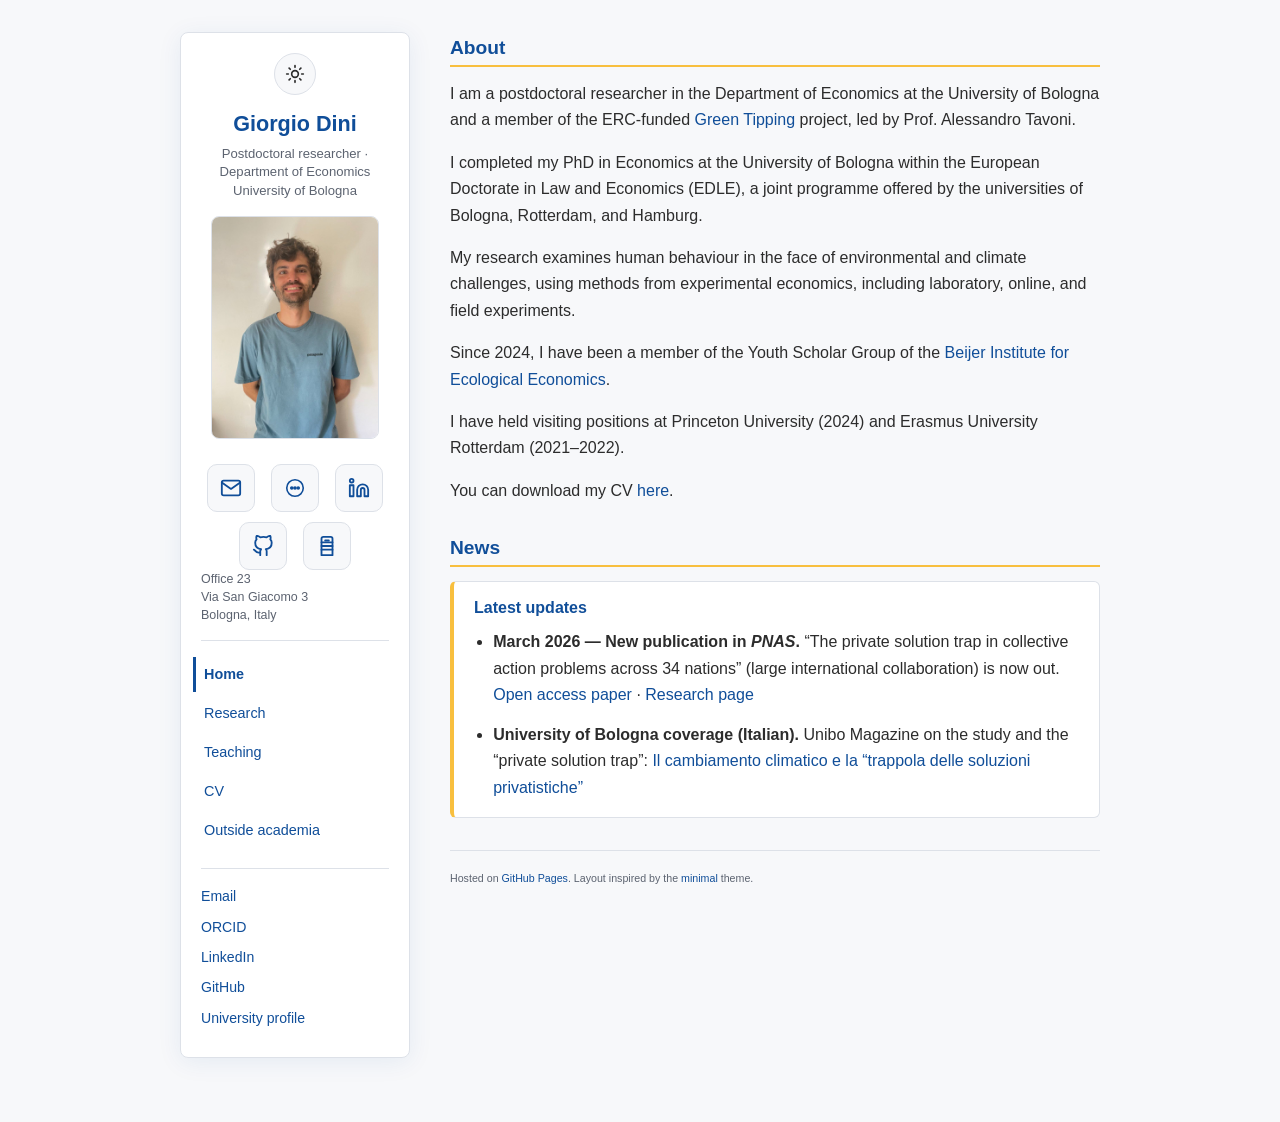
==== commit 04fbf9f8: "Mobile: icons under photo; footer text links only; office without intro line Made-with: Cursor" ====
--- a/index.html
+++ b/index.html
@@ -10,14 +10,14 @@
 </head>
 <body>
   <div class="nav-backdrop" id="nav-backdrop" hidden aria-hidden="true"></div>
+  <button type="button" class="nav-toggle" id="nav-toggle" aria-label="Open menu" aria-expanded="false" aria-controls="site-nav">
+    <svg xmlns="http://www.w3.org/2000/svg" width="22" height="22" viewBox="0 0 24 24" fill="none" stroke="currentColor" stroke-width="2" stroke-linecap="round" aria-hidden="true">
+      <path d="M4 6h16M4 12h16M4 18h16"/>
+    </svg>
+  </button>
   <div class="wrapper">
     <header>
       <div class="header-toolbar">
-        <button type="button" class="nav-toggle" id="nav-toggle" aria-label="Open menu" aria-expanded="false" aria-controls="site-nav">
-          <svg xmlns="http://www.w3.org/2000/svg" width="22" height="22" viewBox="0 0 24 24" fill="none" stroke="currentColor" stroke-width="2" stroke-linecap="round" aria-hidden="true">
-            <path d="M4 6h16M4 12h16M4 18h16"/>
-          </svg>
-        </button>
         <div class="theme-toggle-wrap">
           <button type="button" class="theme-toggle" id="theme-toggle" aria-label="Switch to dark mode">
             <svg class="theme-icon theme-icon-sun" xmlns="http://www.w3.org/2000/svg" width="20" height="20" viewBox="0 0 24 24" fill="none" stroke="currentColor" stroke-width="2" stroke-linecap="round" stroke-linejoin="round" aria-hidden="true">
@@ -33,8 +33,34 @@
       <h1>Giorgio Dini</h1>
       <p class="tagline">Postdoctoral researcher · Department of Economics<br>University of Bologna</p>
       <p class="profile-img"><img src="personal/profile.png" width="168" height="168" alt="Giorgio Dini"></p>
-      <p class="office-address"><span class="office-intro">You can find me at</span><br>Office 23<br>Via San Giacomo 3<br>Bologna, Italy</p>
-      <p class="office-address office-email-line show-mobile-only"><a href="mailto:giorgio.dini2@unibo.it">giorgio.dini2@unibo.it</a></p>
+      <ul class="header-contact-icons contact-footer-icons show-mobile-only" aria-label="Profile links">
+        <li>
+          <a class="contact-footer-icon-link" href="mailto:giorgio.dini2@unibo.it" aria-label="Email">
+            <svg xmlns="http://www.w3.org/2000/svg" width="22" height="22" viewBox="0 0 24 24" fill="none" stroke="currentColor" stroke-width="2" stroke-linecap="round" stroke-linejoin="round" aria-hidden="true"><path d="M4 4h16c1.1 0 2 .9 2 2v12c0 1.1-.9 2-2 2H4c-1.1 0-2-.9-2-2V6c0-1.1.9-2 2-2z"/><path d="m22 6-10 7L2 6"/></svg>
+          </a>
+        </li>
+        <li>
+          <a class="contact-footer-icon-link" href="https://orcid.org/0009-0000-2514-3129" target="_blank" rel="noopener" aria-label="ORCID profile">
+            <svg xmlns="http://www.w3.org/2000/svg" width="22" height="22" viewBox="0 0 24 24" fill="none" stroke="currentColor" stroke-width="1.75" aria-hidden="true"><circle cx="12" cy="12" r="9"/><circle cx="8.5" cy="12" r="2" fill="currentColor" stroke="none"/><circle cx="12" cy="12" r="2" fill="currentColor" stroke="none"/><circle cx="15.5" cy="12" r="2" fill="currentColor" stroke="none"/></svg>
+          </a>
+        </li>
+        <li>
+          <a class="contact-footer-icon-link" href="https://www.linkedin.com/in/giorgio-dini-307a39131" target="_blank" rel="noopener" aria-label="LinkedIn">
+            <svg xmlns="http://www.w3.org/2000/svg" width="22" height="22" viewBox="0 0 24 24" fill="none" stroke="currentColor" stroke-width="2" stroke-linecap="round" stroke-linejoin="round" aria-hidden="true"><path d="M16 8a6 6 0 0 1 6 6v7h-4v-7a2 2 0 0 0-2-2 2 2 0 0 0-2 2v7h-4v-7a6 6 0 0 1 6-6z"/><rect x="2" y="9" width="4" height="12" fill="none"/><circle cx="4" cy="4" r="2" fill="none"/></svg>
+          </a>
+        </li>
+        <li>
+          <a class="contact-footer-icon-link" href="https://github.com/giodini121" target="_blank" rel="noopener" aria-label="GitHub">
+            <svg xmlns="http://www.w3.org/2000/svg" width="22" height="22" viewBox="0 0 24 24" fill="none" stroke="currentColor" stroke-width="2" stroke-linecap="round" stroke-linejoin="round" aria-hidden="true"><path d="M9 19c-5 1.5-5-2.5-7-3m14 6v-3.87a3.37 3.37 0 0 0-.94-2.61c3.14-.35 6.44-1.54 6.44-7A5.44 5.44 0 0 0 20 4.77 5.07 5.07 0 0 0 19.91 1S18.73.65 16 2.48a13.38 13.38 0 0 0-7 0C6.27.65 5.09 1 5.09 1A5.07 5.07 0 0 0 5 4.77a5.44 5.44 0 0 0-1.5 3.78c0 5.42 3.3 6.61 6.44 7A3.37 3.37 0 0 0 9 18.13V22"/></svg>
+          </a>
+        </li>
+        <li>
+          <a class="contact-footer-icon-link" href="https://www.unibo.it/sitoweb/giorgio.dini2/en" target="_blank" rel="noopener" aria-label="University profile">
+            <svg xmlns="http://www.w3.org/2000/svg" width="22" height="22" viewBox="0 0 24 24" fill="none" stroke="currentColor" stroke-width="2" stroke-linecap="round" stroke-linejoin="round" aria-hidden="true"><path d="M6 22V4a2 2 0 0 1 2-2h8a2 2 0 0 1 2 2v18Z"/><path d="M6 12h12"/><path d="M6 16h12"/><path d="M6 8h12"/><path d="M10 6h4"/></svg>
+          </a>
+        </li>
+      </ul>
+      <p class="office-address">Office 23<br>Via San Giacomo 3<br>Bologna, Italy</p>
       <nav class="site-nav" id="site-nav" aria-label="Primary pages">
         <a href="index.html" aria-current="page">Home</a>
         <a href="research.html">Research</a>
@@ -94,9 +120,9 @@
         </ul>
       </div>
 
-      <aside class="contact-footer" aria-label="Contact and profiles">
-        <h3 class="contact-footer-title">Contact &amp; profiles</h3>
-        <ul>
+      <aside class="contact-footer" aria-label="Links">
+        <h3 class="contact-footer-title">Links</h3>
+        <ul class="contact-footer-links">
           <li><a href="mailto:giorgio.dini2@unibo.it">Email</a></li>
           <li><a href="https://orcid.org/0009-0000-2514-3129" target="_blank" rel="noopener">ORCID</a></li>
           <li><a href="https://www.linkedin.com/in/giorgio-dini-307a39131" target="_blank" rel="noopener">LinkedIn</a></li>
--- a/stylesheets/styles.css
+++ b/stylesheets/styles.css
@@ -104,11 +104,6 @@
   margin: 0 0 1rem;
   font-family: -apple-system, BlinkMacSystemFont, "Segoe UI", Roboto, sans-serif;
 }
-.office-intro {
-  display: block;
-  margin-bottom: 0.35rem;
-  color: var(--text-muted);
-}
 .header-toolbar {
   display: flex;
   align-items: center;
@@ -235,22 +230,10 @@
 .show-mobile-only {
   display: none;
 }
-.office-email-line {
-  text-align: center;
-}
-.office-email-line a {
-  color: inherit;
-  font-weight: 400;
-  text-decoration: none;
-}
-.office-email-line a:hover {
-  color: var(--link-hover);
-  text-decoration: underline;
-}
 .contact-footer {
   display: none;
   margin-top: 2.5rem;
-  padding: 1.25rem 1.1rem;
+  padding: 1.35rem 1.15rem 1.25rem;
   background: var(--bg-elevated);
   border: 1px solid var(--border);
   border-radius: 8px;
@@ -262,29 +245,73 @@
   text-transform: uppercase;
   letter-spacing: 0.06em;
   color: var(--text-muted);
-  margin: 0 0 0.85rem;
-  padding-bottom: 0.5rem;
+  margin: 0 0 0.65rem;
+  padding-bottom: 0.45rem;
   border-bottom: 1px solid var(--border);
 }
-.contact-footer ul {
+.header-contact-icons {
+  margin: 0 0 1rem;
+}
+.contact-footer-icons {
+  list-style: none;
+  margin: 0;
+  padding: 0;
+  display: flex;
+  flex-wrap: wrap;
+  justify-content: center;
+  align-items: center;
+  gap: 0.65rem 1rem;
+}
+.contact-footer-icons li {
+  margin: 0;
+}
+.contact-footer-icon-link {
+  display: inline-flex;
+  align-items: center;
+  justify-content: center;
+  width: 48px;
+  height: 48px;
+  padding: 0;
+  color: var(--color-primary);
+  background: var(--bg);
+  border: 1px solid var(--border);
+  border-radius: 10px;
+  text-decoration: none !important;
+  transition: background 0.15s ease, border-color 0.15s ease, box-shadow 0.15s ease;
+}
+.contact-footer-icon-link:hover {
+  background: var(--bg-elevated);
+  border-color: var(--color-primary);
+  box-shadow: 0 2px 10px var(--shadow);
+}
+.contact-footer-icon-link:focus-visible {
+  outline: 2px solid var(--color-accent);
+  outline-offset: 2px;
+}
+.contact-footer-icon-link svg {
+  display: block;
+  flex-shrink: 0;
+}
+.contact-footer-links {
   list-style: none;
   margin: 0;
   padding: 0;
   display: flex;
   flex-direction: column;
-  gap: 0.15rem;
-}
-.contact-footer li {
+  gap: 0.35rem;
+}
+.contact-footer-links li {
   margin: 0;
   font-size: 0.92rem;
   font-family: -apple-system, BlinkMacSystemFont, "Segoe UI", Roboto, sans-serif;
 }
-.contact-footer a {
+.contact-footer-links a {
   display: block;
-  padding: 0.55rem 0.25rem;
+  padding: 0.45rem 0.25rem;
   border-radius: 6px;
-}
-.contact-footer a:hover {
+  font-weight: 500;
+}
+.contact-footer-links a:hover {
   background: var(--bg);
   text-decoration: none;
 }
@@ -416,18 +443,31 @@
 footer a { font-weight: 500; }
 @media print, screen and (max-width: 800px) {
   .wrapper { flex-direction: column; }
-  header { position: static; width: 100%; }
+  header {
+    position: static;
+    width: 100%;
+    padding-left: max(3.5rem, calc(env(safe-area-inset-left, 0px) + 2.5rem));
+  }
   .header-toolbar {
-    justify-content: space-between;
+    justify-content: center;
   }
   .nav-toggle {
     display: inline-flex;
+    position: fixed;
+    top: max(1rem, env(safe-area-inset-top, 0px));
+    left: max(1rem, env(safe-area-inset-left, 0px));
+    z-index: 1002;
+    background: var(--bg-elevated);
+    box-shadow: 0 2px 14px var(--shadow);
   }
   .external-links {
     display: none;
   }
-  .show-mobile-only {
+  .show-mobile-only:not(ul) {
     display: block;
+  }
+  ul.header-contact-icons.show-mobile-only {
+    display: flex;
   }
   .contact-footer {
     display: block;
@@ -442,7 +482,7 @@
     margin: 0;
     padding: max(1rem, env(safe-area-inset-top, 0px)) 1rem 1.25rem
       max(1rem, env(safe-area-inset-left, 0px));
-    z-index: 1001;
+    z-index: 1003;
     background: var(--bg-elevated);
     border: none;
     border-right: 1px solid var(--border);
@@ -470,6 +510,9 @@
 }
 @media print {
   body { padding: 0; }
+  header {
+    padding-left: 0 !important;
+  }
   .theme-toggle-wrap,
   .theme-toggle,
   .nav-toggle,
@@ -479,6 +522,9 @@
   .show-mobile-only {
     display: none !important;
   }
+  header .office-address {
+    display: block !important;
+  }
   .external-links {
     display: block !important;
   }
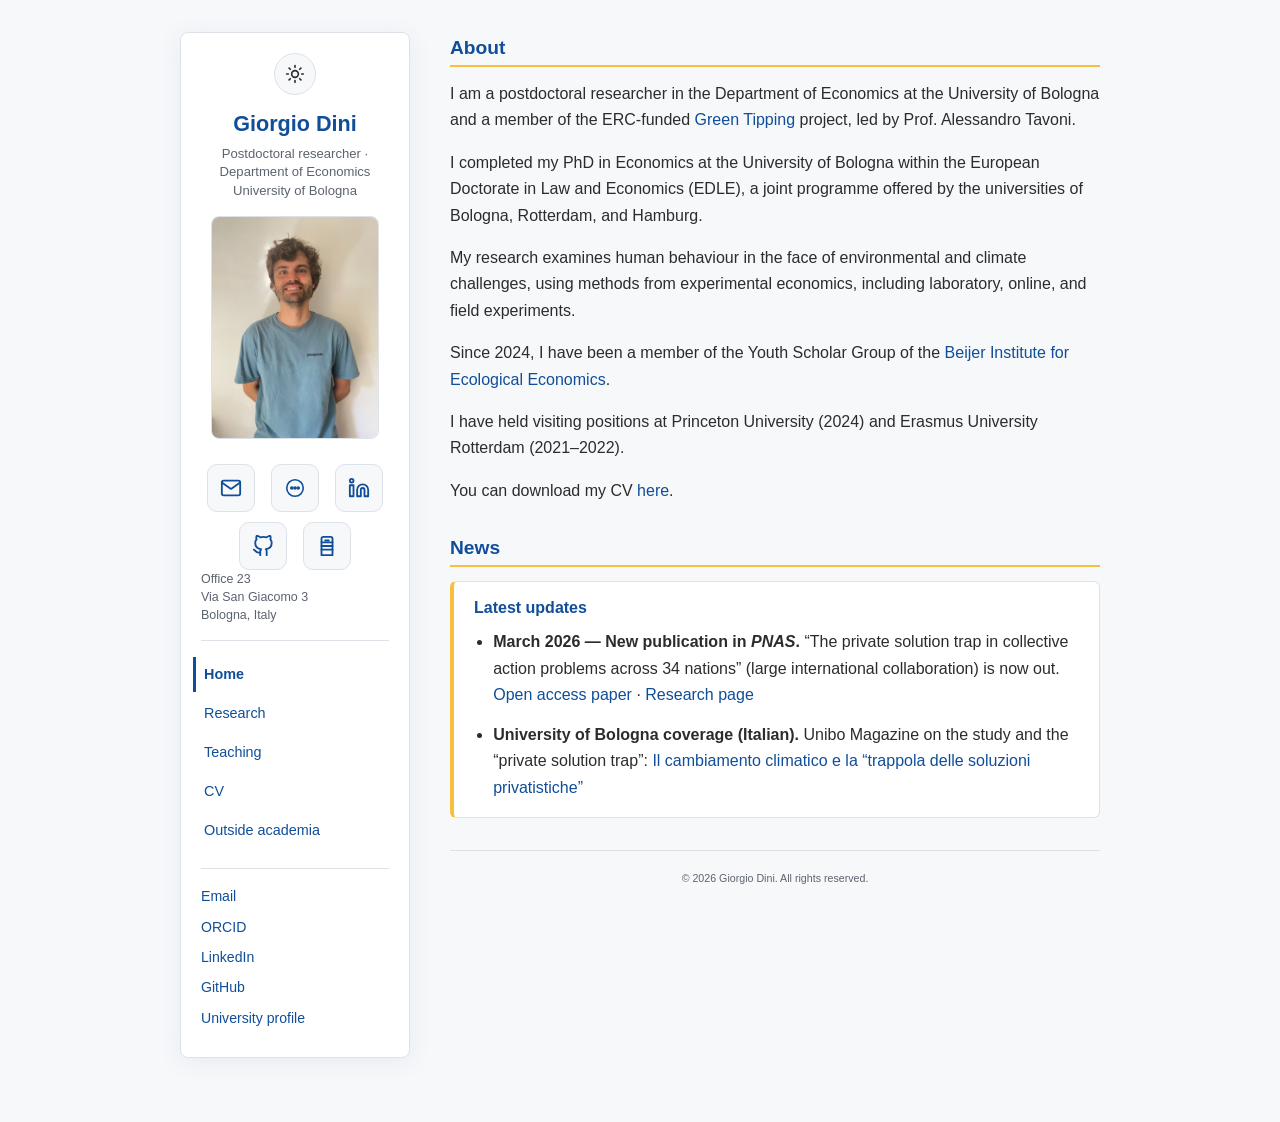
==== commit 1ecb6a65: "Footer: copyright line; remove GitHub Pages / theme credits Made-with: Cursor" ====
--- a/index.html
+++ b/index.html
@@ -60,7 +60,7 @@
           </a>
         </li>
       </ul>
-      <p class="office-address">Office 23<br>Via San Giacomo 3<br>Bologna, Italy</p>
+      <p class="office-address office-address-desktop">Office 23<br>Via San Giacomo 3<br>Bologna, Italy</p>
       <nav class="site-nav" id="site-nav" aria-label="Primary pages">
         <a href="index.html" aria-current="page">Home</a>
         <a href="research.html">Research</a>
@@ -120,7 +120,12 @@
         </ul>
       </div>
 
-      <aside class="contact-footer" aria-label="Links">
+      <aside class="contact-footer" aria-label="Contact and links">
+        <div class="contact-footer-contacts">
+          <p class="contact-footer-contacts-heading">Contacts:</p>
+          <p class="contact-footer-contacts-lines">Office 23<br>Via San Giacomo 3<br>Bologna, Italy</p>
+          <p class="contact-footer-contacts-email"><a href="mailto:giorgio.dini2@unibo.it">giorgio.dini2@unibo.it</a></p>
+        </div>
         <h3 class="contact-footer-title">Links</h3>
         <ul class="contact-footer-links">
           <li><a href="mailto:giorgio.dini2@unibo.it">Email</a></li>
@@ -132,7 +137,7 @@
       </aside>
 
       <footer>
-        <p><small>Hosted on <a href="https://pages.github.com/" target="_blank" rel="noopener">GitHub Pages</a>. Layout inspired by the <a href="https://github.com/orderedlist/minimal" target="_blank" rel="noopener">minimal</a> theme.</small></p>
+        <p><small>© 2026 Giorgio Dini. All rights reserved.</small></p>
       </footer>
     </section>
   </div>
--- a/stylesheets/styles.css
+++ b/stylesheets/styles.css
@@ -315,6 +315,31 @@
   background: var(--bg);
   text-decoration: none;
 }
+.contact-footer-contacts {
+  margin: 0 0 1rem;
+  padding-bottom: 1rem;
+  border-bottom: 1px solid var(--border);
+  font-size: 0.88rem;
+  color: var(--text-muted);
+  line-height: 1.55;
+  text-align: left;
+}
+.contact-footer-contacts-heading {
+  margin: 0 0 0.5rem;
+  font-size: 0.95rem;
+  font-weight: 600;
+  color: var(--text);
+}
+.contact-footer-contacts-lines {
+  margin: 0 0 0.45rem;
+}
+.contact-footer-contacts-email {
+  margin: 0;
+  font-size: 0.88rem;
+}
+.contact-footer-contacts-email a {
+  word-break: break-word;
+}
 section {
   flex: 1;
   min-width: 0;
@@ -439,6 +464,7 @@
   font-size: 0.8rem;
   color: var(--text-muted);
   font-family: -apple-system, BlinkMacSystemFont, "Segoe UI", Roboto, sans-serif;
+  text-align: center;
 }
 footer a { font-weight: 500; }
 @media print, screen and (max-width: 800px) {
@@ -446,7 +472,12 @@
   header {
     position: static;
     width: 100%;
-    padding-left: max(3.5rem, calc(env(safe-area-inset-left, 0px) + 2.5rem));
+    padding-left: max(1rem, env(safe-area-inset-left, 0px));
+    padding-right: max(1rem, env(safe-area-inset-right, 0px));
+    text-align: center;
+  }
+  header .office-address-desktop {
+    display: none;
   }
   .header-toolbar {
     justify-content: center;
@@ -492,6 +523,7 @@
     -webkit-overflow-scrolling: touch;
     transform: translateX(-100%);
     transition: transform 0.2s ease;
+    text-align: left;
   }
   body.nav-open .site-nav {
     transform: translateX(0);
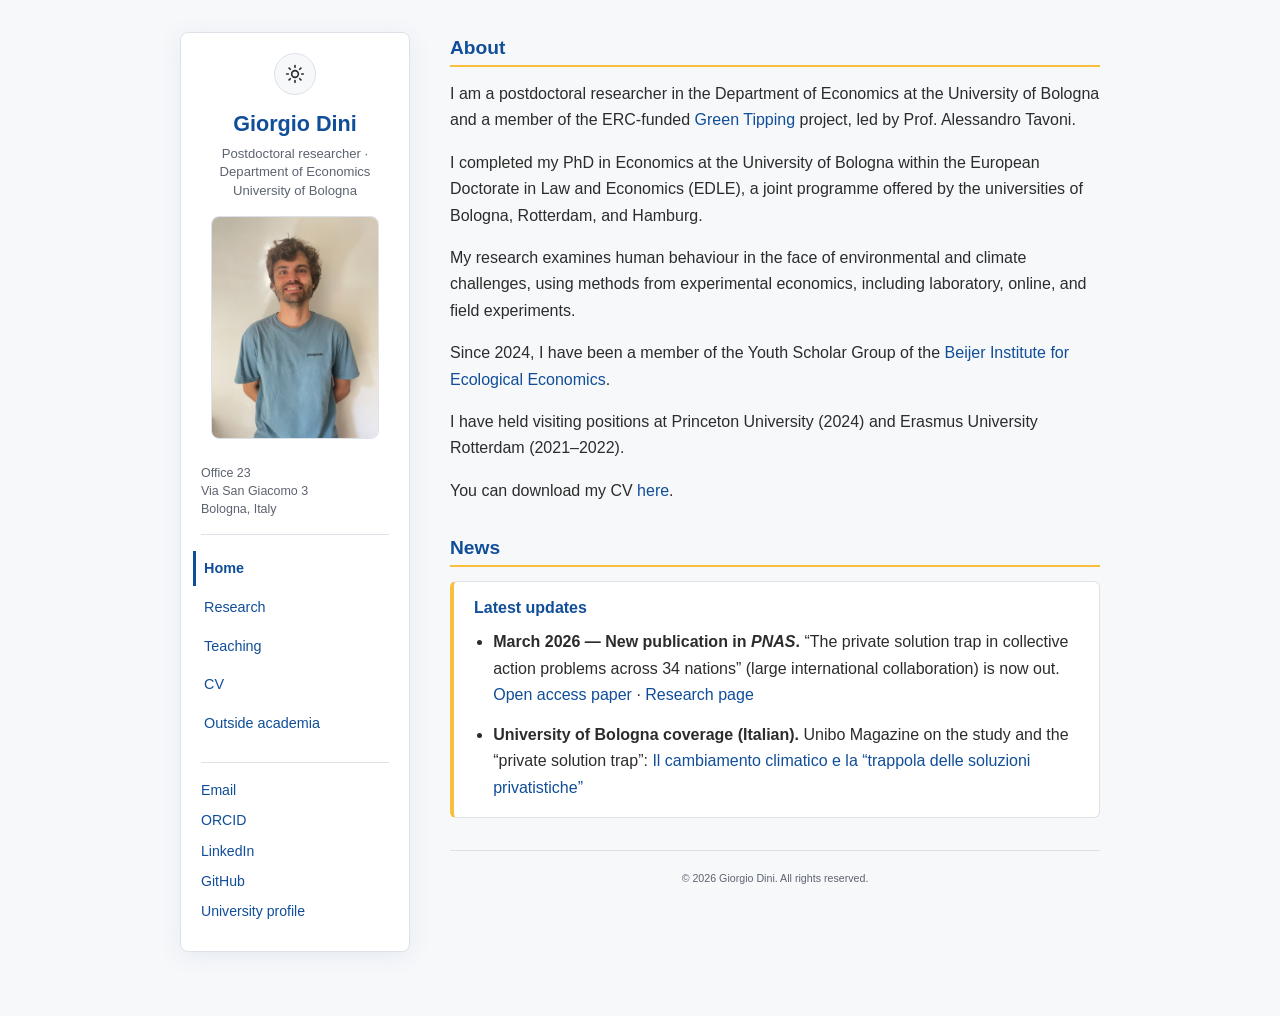
==== commit 2388f385: "Site branding: giodini121.github.io titles, canonical URLs, README Made-with: Cursor" ====
--- a/index.html
+++ b/index.html
@@ -5,7 +5,8 @@
   <meta name="viewport" content="width=device-width, initial-scale=1">
   <meta name="color-scheme" content="light">
   <meta name="description" content="Giorgio Dini — Postdoctoral researcher in economics, University of Bologna. Environmental and behavioral economics, experimental methods.">
-  <title>Giorgio Dini | Economics | University of Bologna</title>
+  <title>Giorgio Dini | Economics | giodini121.github.io</title>
+  <link rel="canonical" href="https://giodini121.github.io/">
   <link rel="stylesheet" href="stylesheets/styles.css">
 </head>
 <body>
--- a/stylesheets/styles.css
+++ b/stylesheets/styles.css
@@ -245,8 +245,8 @@
   text-transform: uppercase;
   letter-spacing: 0.06em;
   color: var(--text-muted);
-  margin: 0 0 0.65rem;
-  padding-bottom: 0.45rem;
+  margin: 0 0 0.4rem;
+  padding-bottom: 0.3rem;
   border-bottom: 1px solid var(--border);
 }
 .header-contact-icons {
@@ -264,6 +264,10 @@
 }
 .contact-footer-icons li {
   margin: 0;
+}
+/* Must follow .contact-footer-icons so flex does not override .show-mobile-only on desktop */
+ul.header-contact-icons.contact-footer-icons.show-mobile-only {
+  display: none;
 }
 .contact-footer-icon-link {
   display: inline-flex;
@@ -298,7 +302,8 @@
   padding: 0;
   display: flex;
   flex-direction: column;
-  gap: 0.35rem;
+  gap: 0.08rem;
+  line-height: 1.35;
 }
 .contact-footer-links li {
   margin: 0;
@@ -307,9 +312,10 @@
 }
 .contact-footer-links a {
   display: block;
-  padding: 0.45rem 0.25rem;
+  padding: 0.22rem 0.25rem;
   border-radius: 6px;
   font-weight: 500;
+  line-height: 1.35;
 }
 .contact-footer-links a:hover {
   background: var(--bg);
@@ -497,7 +503,7 @@
   .show-mobile-only:not(ul) {
     display: block;
   }
-  ul.header-contact-icons.show-mobile-only {
+  ul.header-contact-icons.contact-footer-icons.show-mobile-only {
     display: flex;
   }
   .contact-footer {
